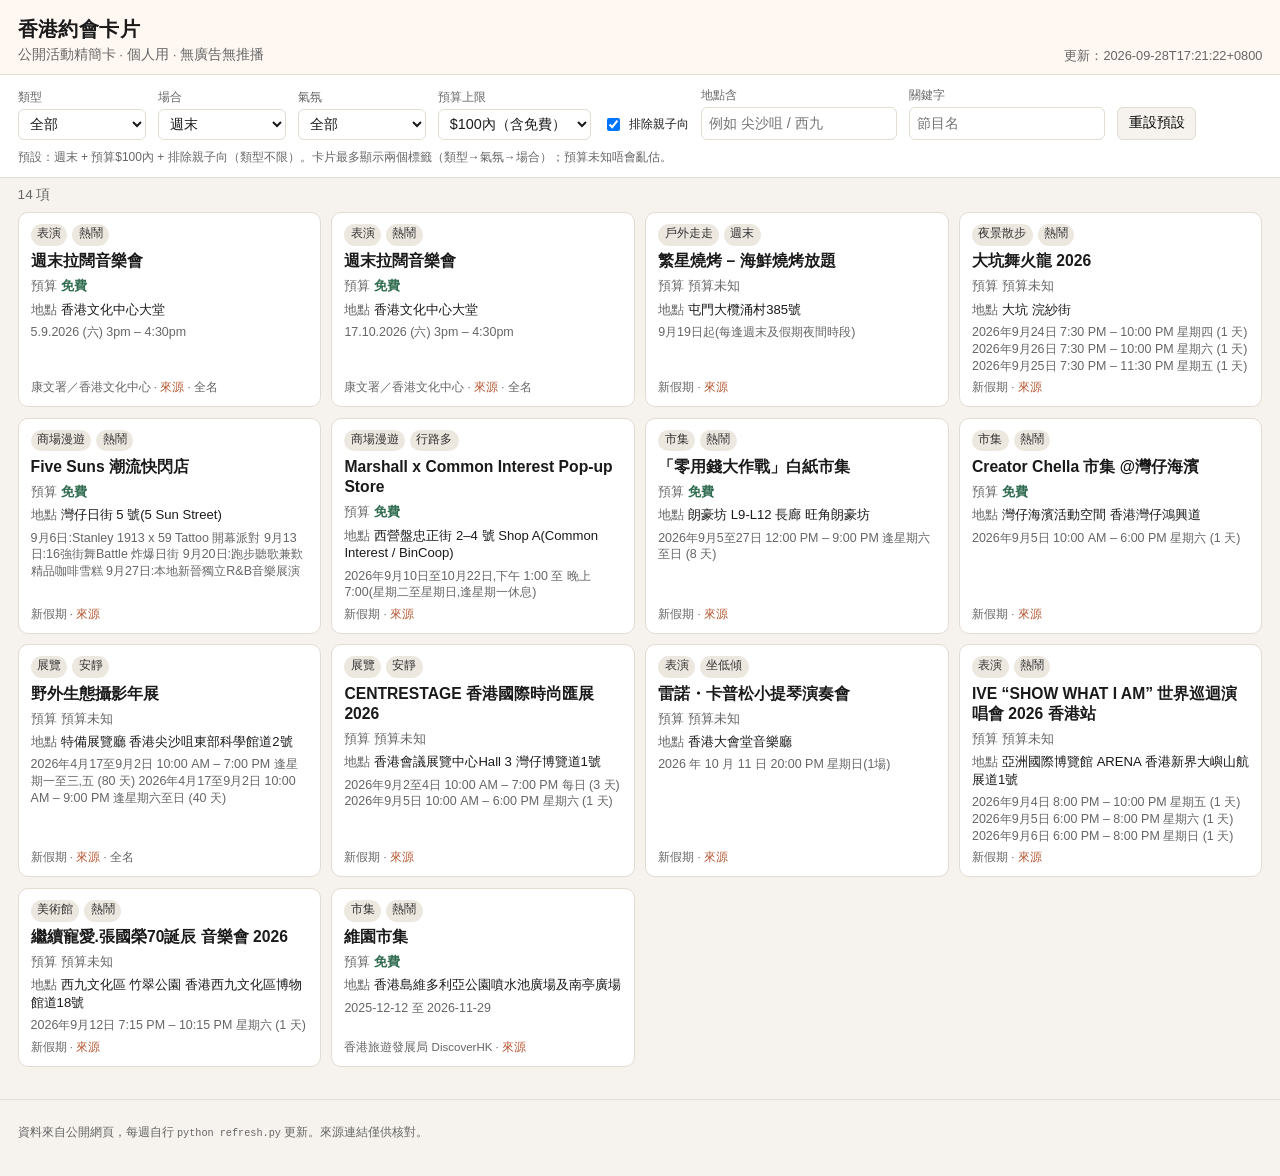
==== web/index.html @ f49261be "Expand sources + Marketing taxonomy (類型 filter) - Add TYPE taxonomy, display_tags priority (type→moo" ====
<!DOCTYPE html>
<html lang="zh-HK">
<head>
  <meta charset="utf-8" />
  <meta name="viewport" content="width=device-width, initial-scale=1" />
  <title>香港約會卡片 — 週末去邊</title>
  <link rel="stylesheet" href="style.css" />
</head>
<body>
  <header class="top">
    <div>
      <h1>香港約會卡片</h1>
      <p class="sub">公開活動精簡卡 · 個人用 · 無廣告無推播</p>
    </div>
    <div class="meta" id="meta">載入中…</div>
  </header>

  <section class="filters" aria-label="篩選">
    <div class="row">
      <label>類型
        <select id="f-type">
          <option value="" selected>全部</option>
          <option value="美術館">美術館</option>
          <option value="展覽">展覽</option>
          <option value="商場漫遊">商場漫遊</option>
          <option value="市集">市集</option>
          <option value="開放日">開放日</option>
          <option value="夜景散步">夜景散步</option>
          <option value="室內打卡">室內打卡</option>
          <option value="長廳">長廳</option>
          <option value="表演">表演</option>
          <option value="戶外走走">戶外走走</option>
        </select>
      </label>
      <label>場合
        <select id="f-occasion">
          <option value="">全部</option>
          <option value="週末" selected>週末</option>
          <option value="室內">室內</option>
          <option value="戶外">戶外</option>
          <option value="半日">半日</option>
          <option value="夜晚">夜晚</option>
        </select>
      </label>
      <label>氣氛
        <select id="f-mood">
          <option value="">全部</option>
          <option value="安靜">安靜</option>
          <option value="熱鬧">熱鬧</option>
          <option value="行路多">行路多</option>
          <option value="坐低傾">坐低傾</option>
        </select>
      </label>
      <label>預算上限
        <select id="f-budget">
          <option value="">不限</option>
          <option value="免費">只看免費</option>
          <option value="$100內" selected>$100內（含免費）</option>
          <option value="$100–300">$100–300</option>
          <option value="$300–600">$300–600</option>
          <option value="$600+">$600+</option>
        </select>
      </label>
      <label class="chk"><input type="checkbox" id="f-exclude-family" checked /> 排除親子向</label>
      <label>地點含
        <input type="search" id="f-location" placeholder="例如 尖沙咀 / 西九" />
      </label>
      <label>關鍵字
        <input type="search" id="f-q" placeholder="節目名" />
      </label>
      <button type="button" id="btn-reset" class="ghost">重設預設</button>
    </div>
    <p class="hint">預設：週末 + 預算$100內 + 排除親子向（類型不限）。卡片最多顯示兩個標籤（類型→氣氛→場合）；預算未知唔會亂估。</p>
  </section>

  <section class="stats"><span id="count">0</span> 項</section>
  <main id="grid" class="grid"></main>
  <footer class="foot">
    <p>資料來自公開網頁，每週自行 <code>python refresh.py</code> 更新。來源連結僅供核對。</p>
  </footer>
  <script src="app.js"></script>
</body>
</html>
---- web/style.css ----
:root {
  --bg: #f6f3ee;
  --card: #fff;
  --ink: #1a1a1a;
  --muted: #666;
  --line: #e2dcd3;
  --accent: #b85c38;
  --tag: #ece7df;
  --ok: #2f6b4f;
}
* { box-sizing: border-box; }
body {
  margin: 0;
  font-family: "PingFang HK", "Noto Sans TC", "Microsoft JhengHei", sans-serif;
  background: var(--bg);
  color: var(--ink);
  line-height: 1.35;
}
.top {
  display: flex;
  justify-content: space-between;
  gap: 1rem;
  align-items: flex-end;
  padding: 1rem 1.1rem 0.6rem;
  border-bottom: 1px solid var(--line);
  background: #fff8f2;
}
h1 { margin: 0; font-size: 1.25rem; letter-spacing: 0.02em; }
.sub { margin: 0.2rem 0 0; color: var(--muted); font-size: 0.85rem; }
.meta { color: var(--muted); font-size: 0.8rem; text-align: right; }
.filters {
  padding: 0.75rem 1.1rem;
  border-bottom: 1px solid var(--line);
  background: #fff;
}
.filters .row {
  display: flex;
  flex-wrap: wrap;
  gap: 0.55rem 0.75rem;
  align-items: end;
}
label { font-size: 0.78rem; color: var(--muted); display: flex; flex-direction: column; gap: 0.2rem; }
label.chk { flex-direction: row; align-items: center; gap: 0.35rem; padding-bottom: 0.35rem; color: var(--ink); }
select, input[type="search"] {
  font: inherit;
  font-size: 0.9rem;
  padding: 0.35rem 0.45rem;
  border: 1px solid var(--line);
  border-radius: 6px;
  background: #fff;
  color: var(--ink);
  min-width: 8rem;
}
.ghost {
  font: inherit;
  font-size: 0.85rem;
  padding: 0.4rem 0.65rem;
  border: 1px solid var(--line);
  border-radius: 6px;
  background: var(--bg);
  cursor: pointer;
}
.hint { margin: 0.55rem 0 0; font-size: 0.75rem; color: var(--muted); }
.stats { padding: 0.5rem 1.1rem; font-size: 0.85rem; color: var(--muted); }
.grid {
  display: grid;
  grid-template-columns: repeat(auto-fill, minmax(260px, 1fr));
  gap: 0.65rem;
  padding: 0 1.1rem 2rem;
}
.card {
  background: var(--card);
  border: 1px solid var(--line);
  border-radius: 10px;
  padding: 0.7rem 0.75rem 0.65rem;
  display: flex;
  flex-direction: column;
  gap: 0.35rem;
  min-height: 9.2rem;
}
.card h2 {
  margin: 0;
  font-size: 0.98rem;
  font-weight: 650;
  line-height: 1.3;
}
.tags { display: flex; gap: 0.3rem; flex-wrap: wrap; min-height: 1.35rem; }
.tag {
  font-size: 0.72rem;
  background: var(--tag);
  padding: 0.12rem 0.4rem;
  border-radius: 999px;
  color: #333;
}
.kv { font-size: 0.82rem; color: var(--ink); }
.kv span.label { color: var(--muted); margin-right: 0.25rem; }
.budget-unknown { color: var(--muted); }
.budget-free { color: var(--ok); font-weight: 600; }
.date { font-size: 0.78rem; color: var(--muted); }
.src {
  margin-top: auto;
  font-size: 0.72rem;
  color: var(--muted);
}
.src a { color: var(--accent); text-decoration: none; }
.src a:hover { text-decoration: underline; }
.foot {
  padding: 0.75rem 1.1rem 1.5rem;
  font-size: 0.75rem;
  color: var(--muted);
  border-top: 1px solid var(--line);
}
.empty {
  grid-column: 1 / -1;
  padding: 2rem 1rem;
  text-align: center;
  color: var(--muted);
}
code { font-size: 0.85em; }
@media (max-width: 560px) {
  .top { flex-direction: column; align-items: flex-start; }
  .meta { text-align: left; }
}
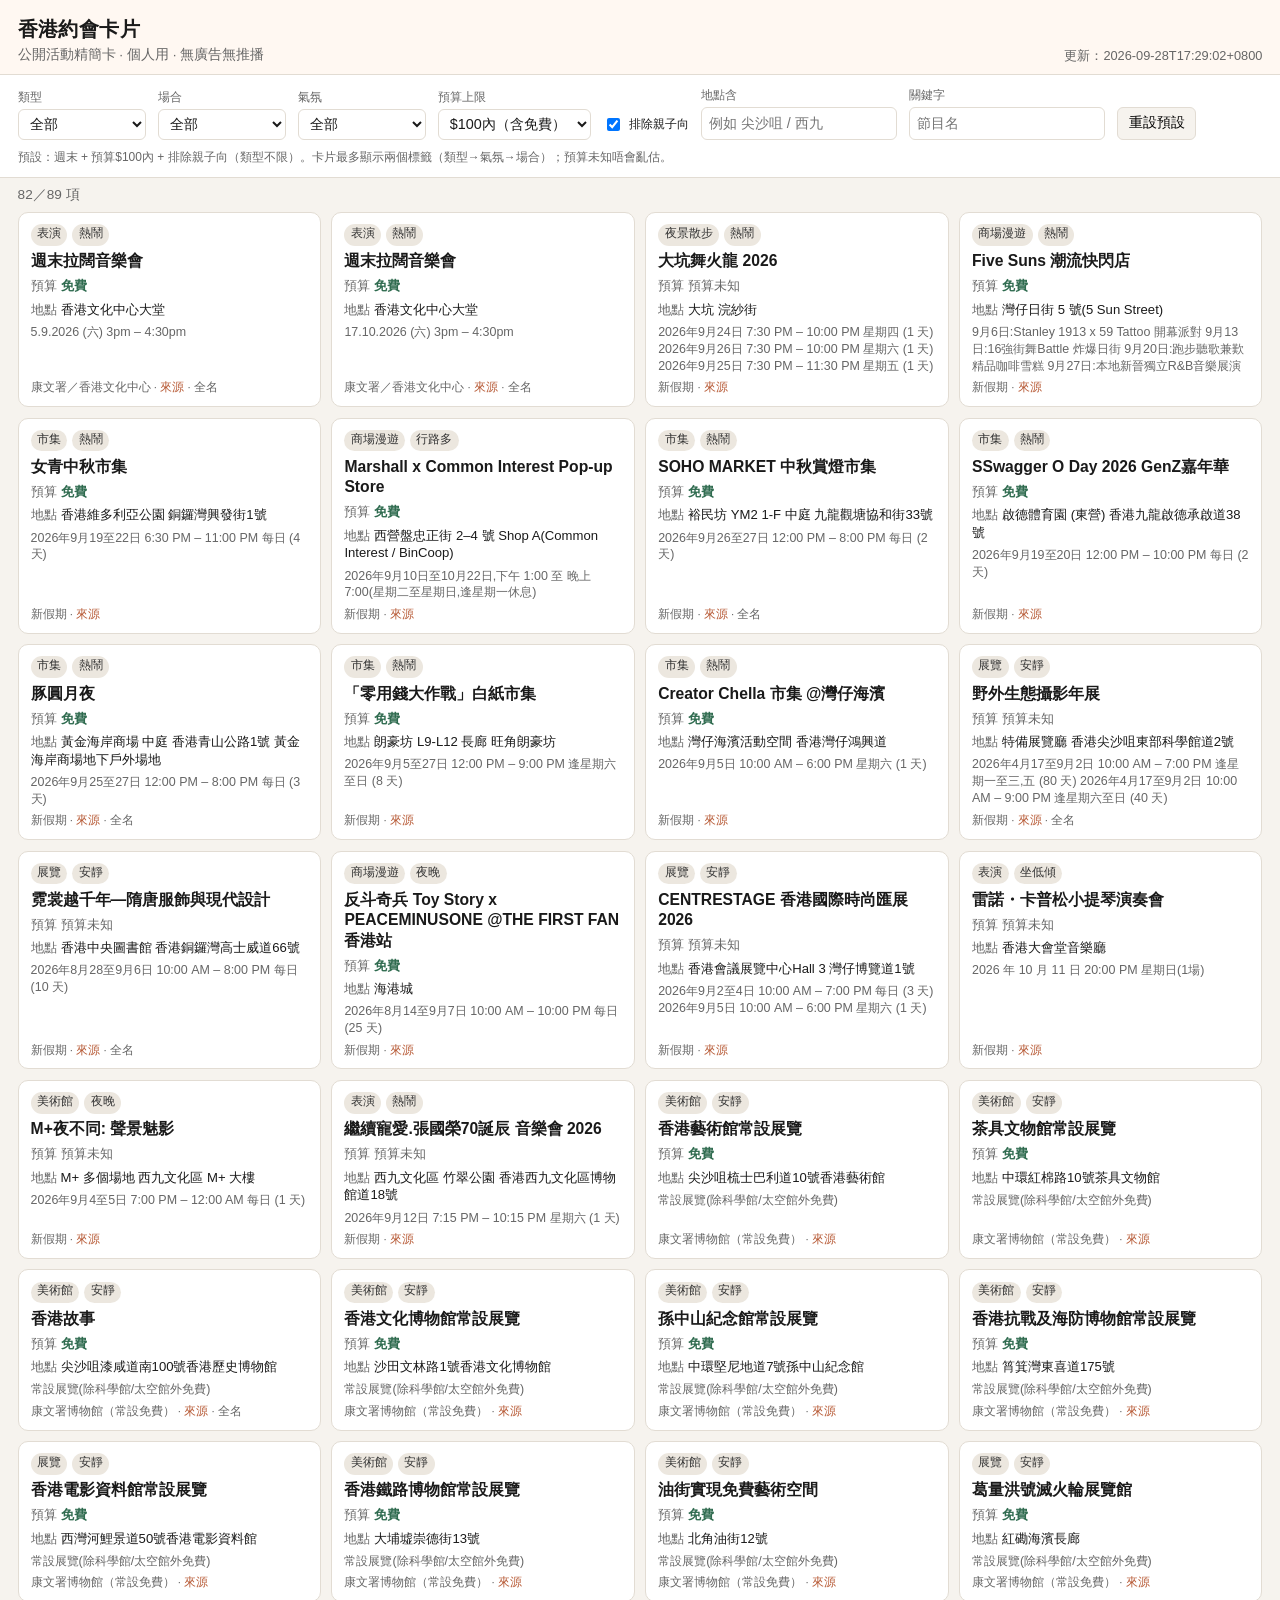
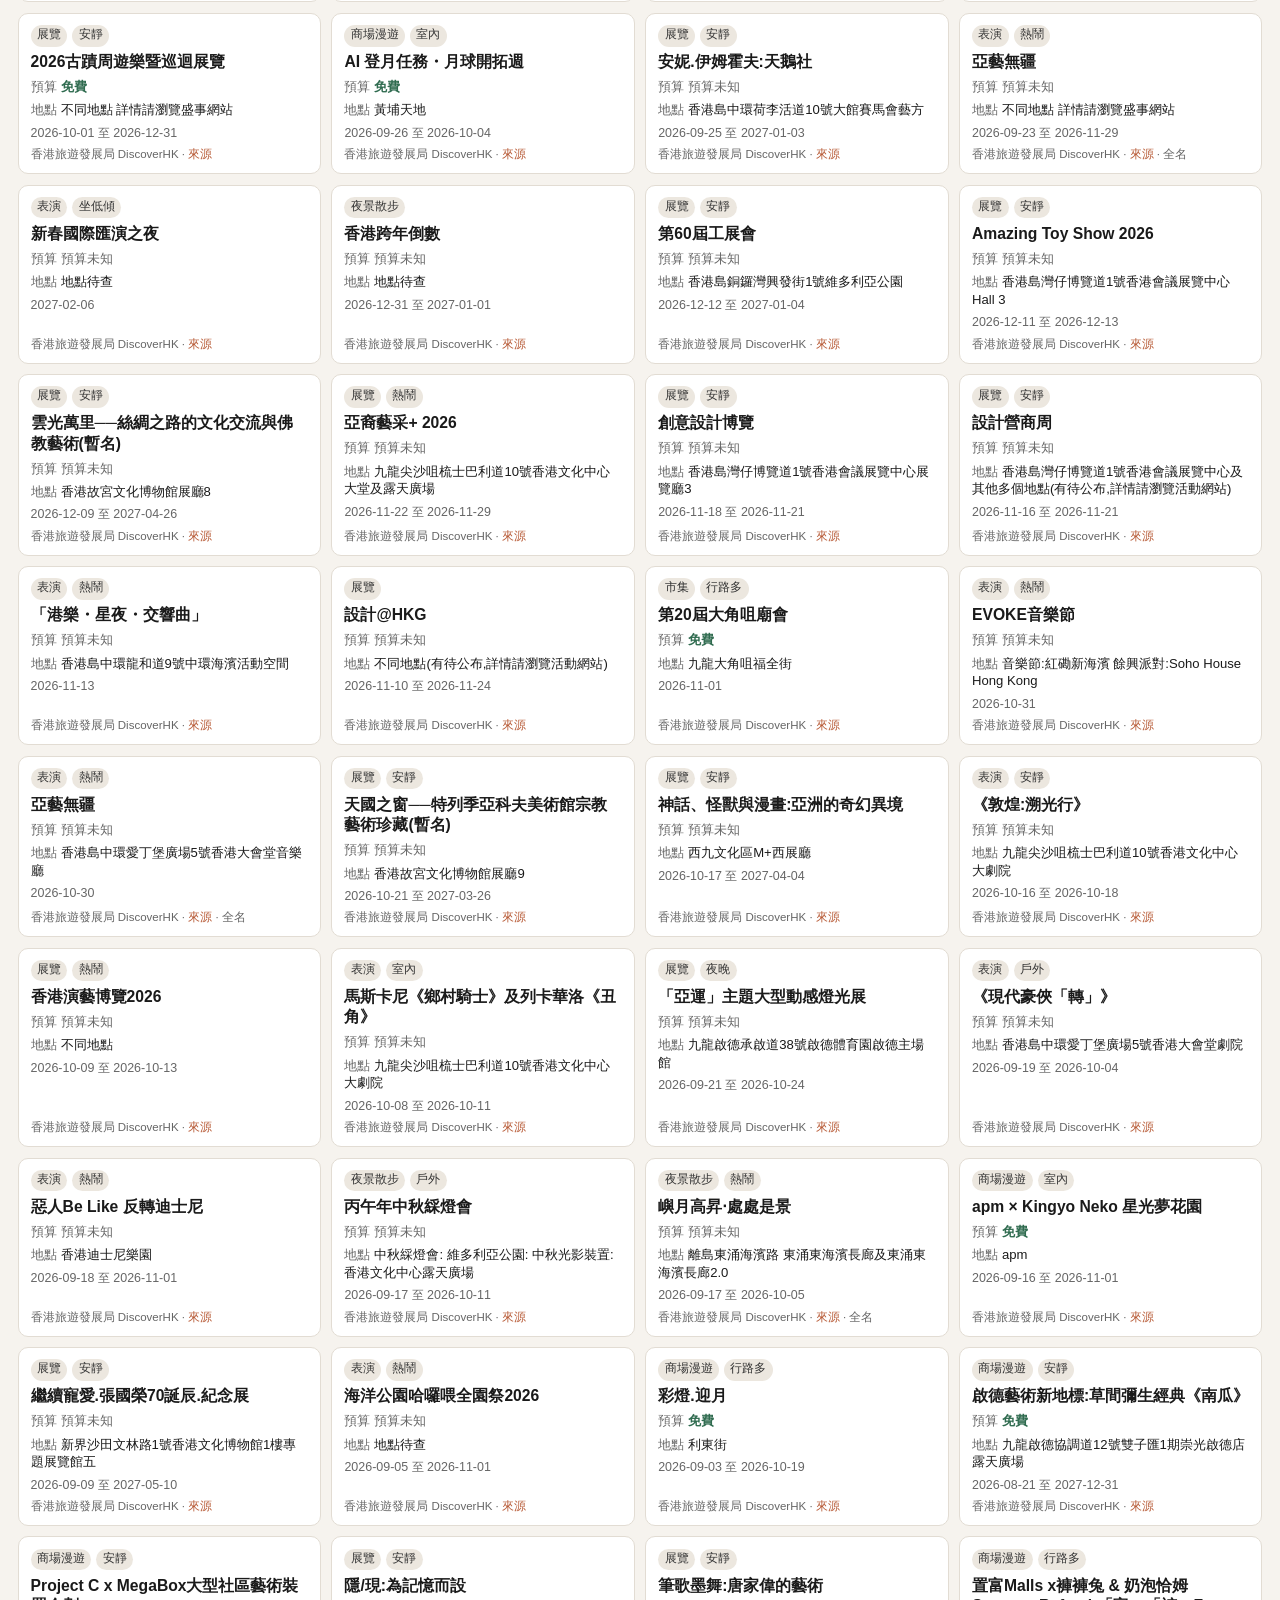
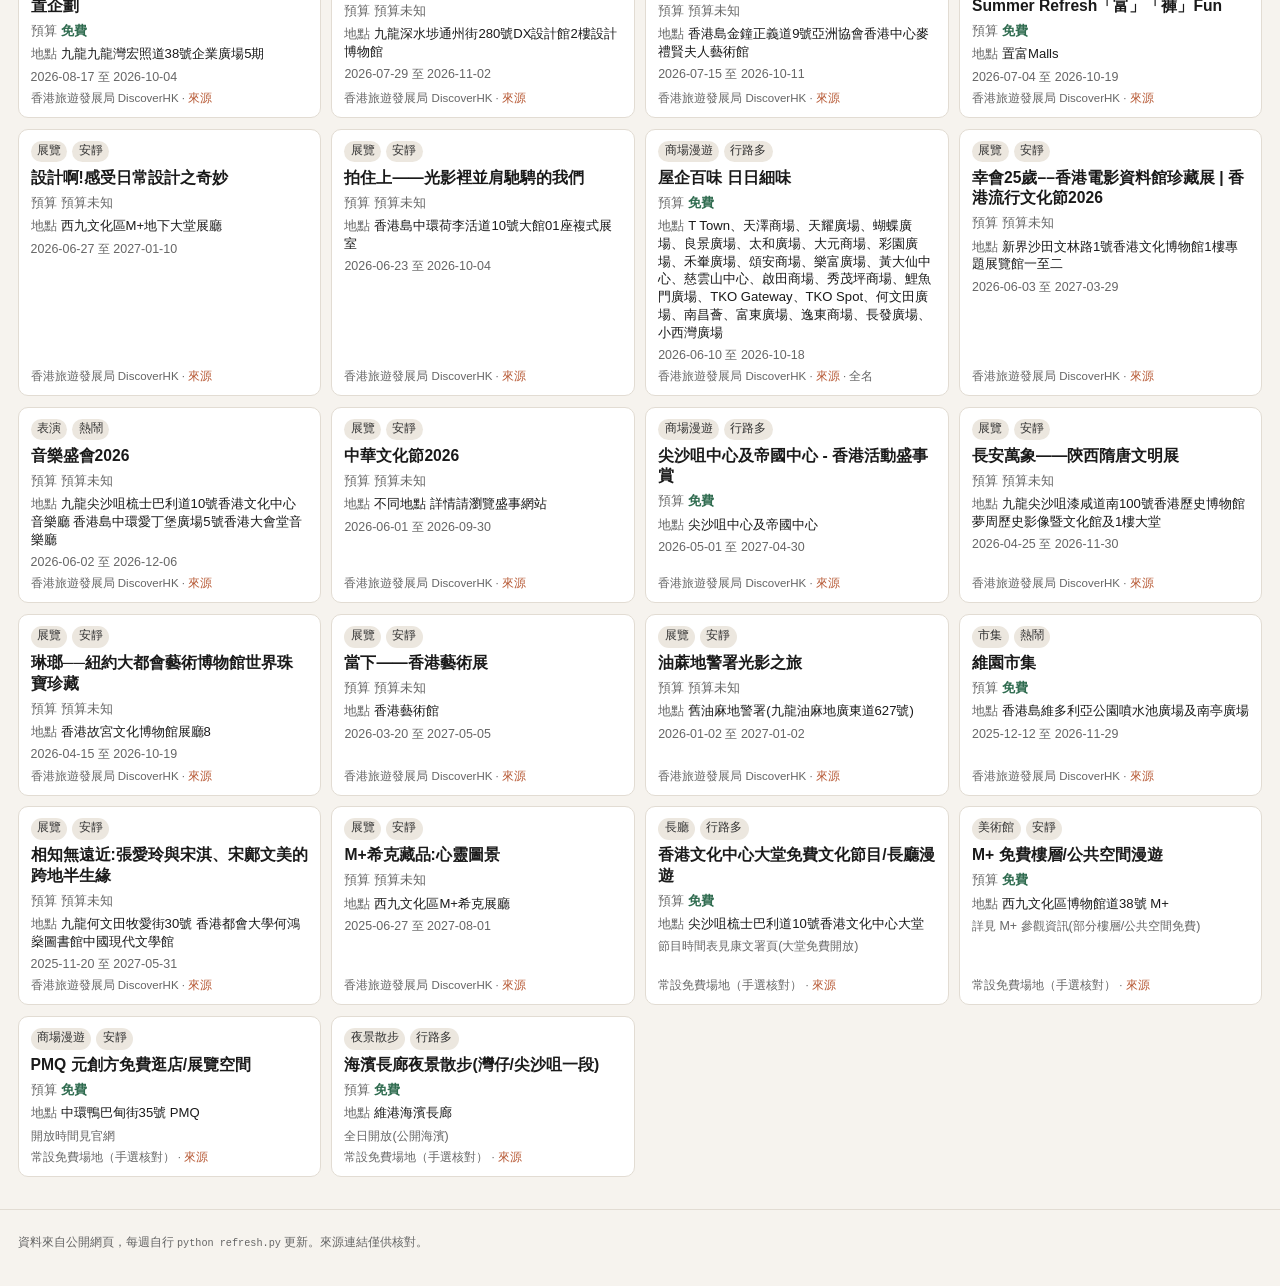
==== commit b3e4e447: "fix: stop locking default filter to weekend Default 週末 hid ~77 of 89 cards. Default occasion is now " ====
--- a/web/index.html
+++ b/web/index.html
@@ -34,8 +34,8 @@
       </label>
       <label>場合
         <select id="f-occasion">
-          <option value="">全部</option>
-          <option value="週末" selected>週末</option>
+          <option value="" selected>全部</option>
+          <option value="週末">週末</option>
           <option value="室內">室內</option>
           <option value="戶外">戶外</option>
           <option value="半日">半日</option>
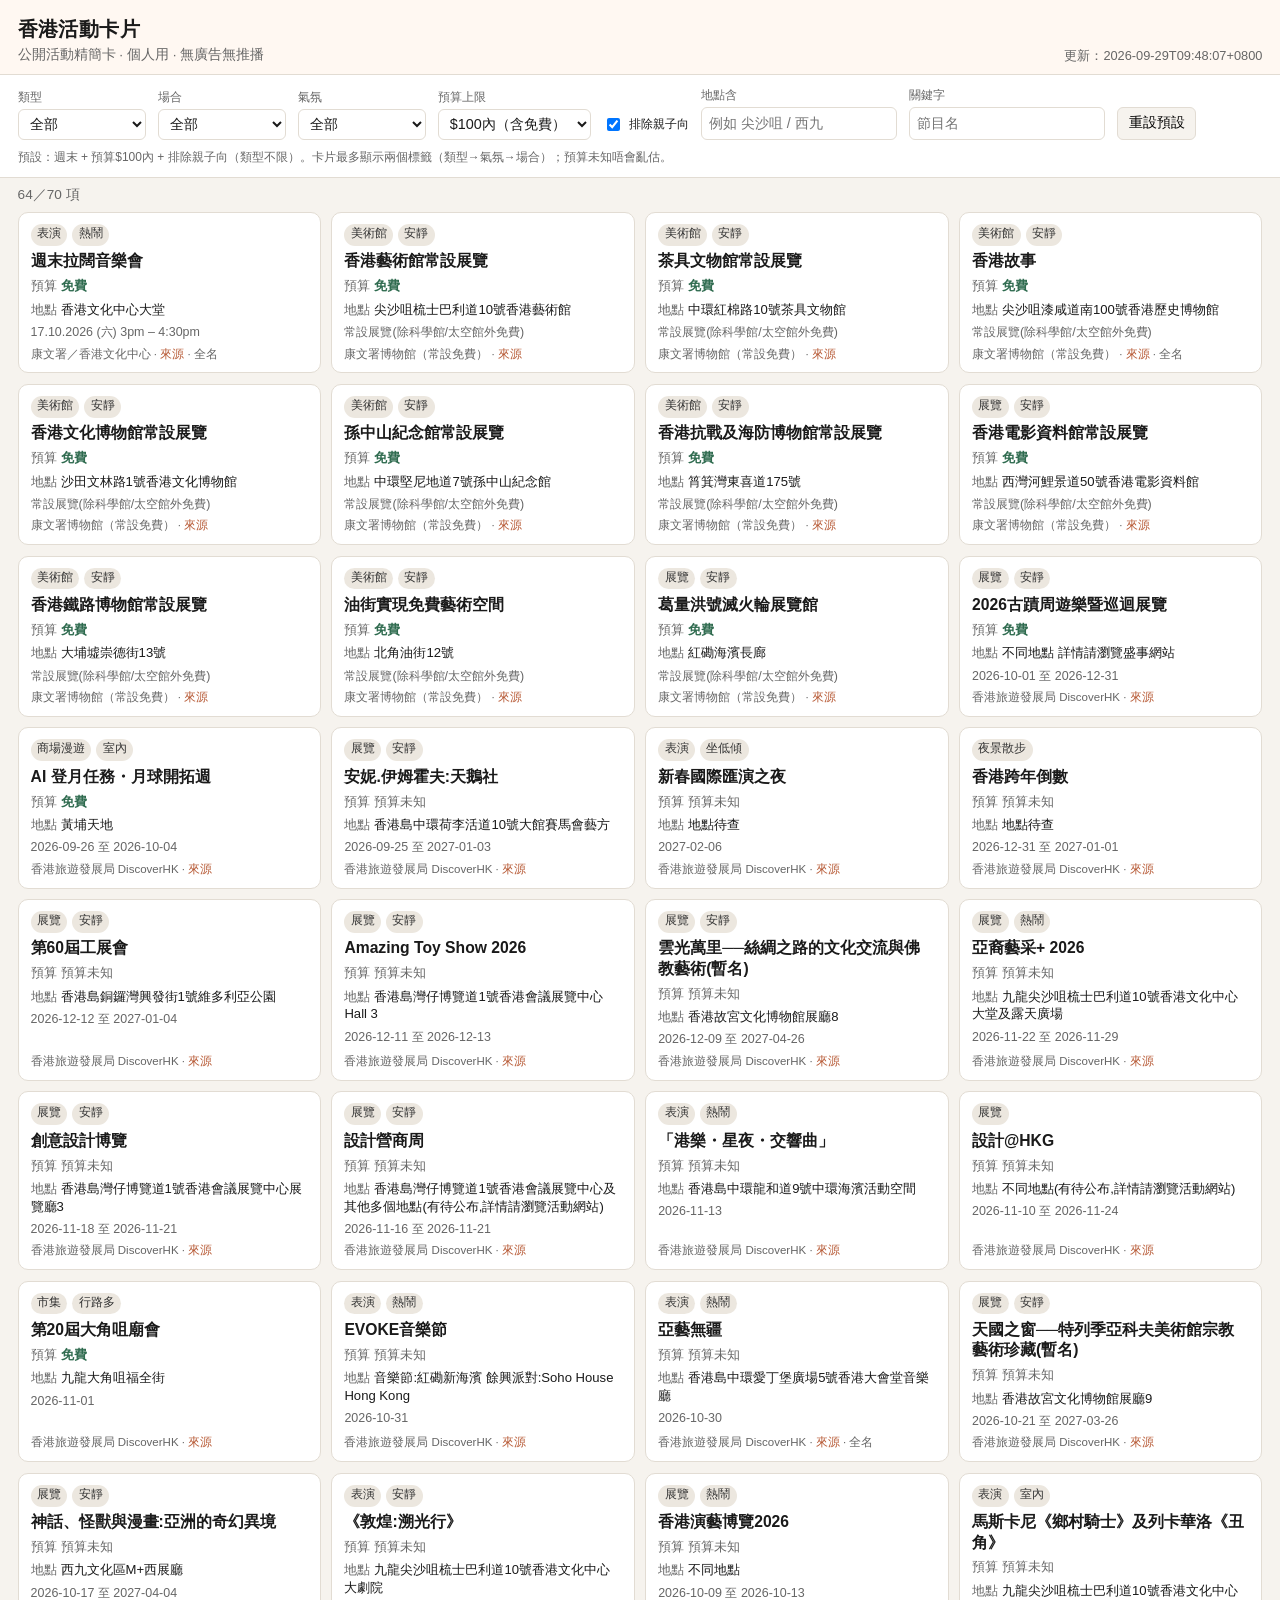
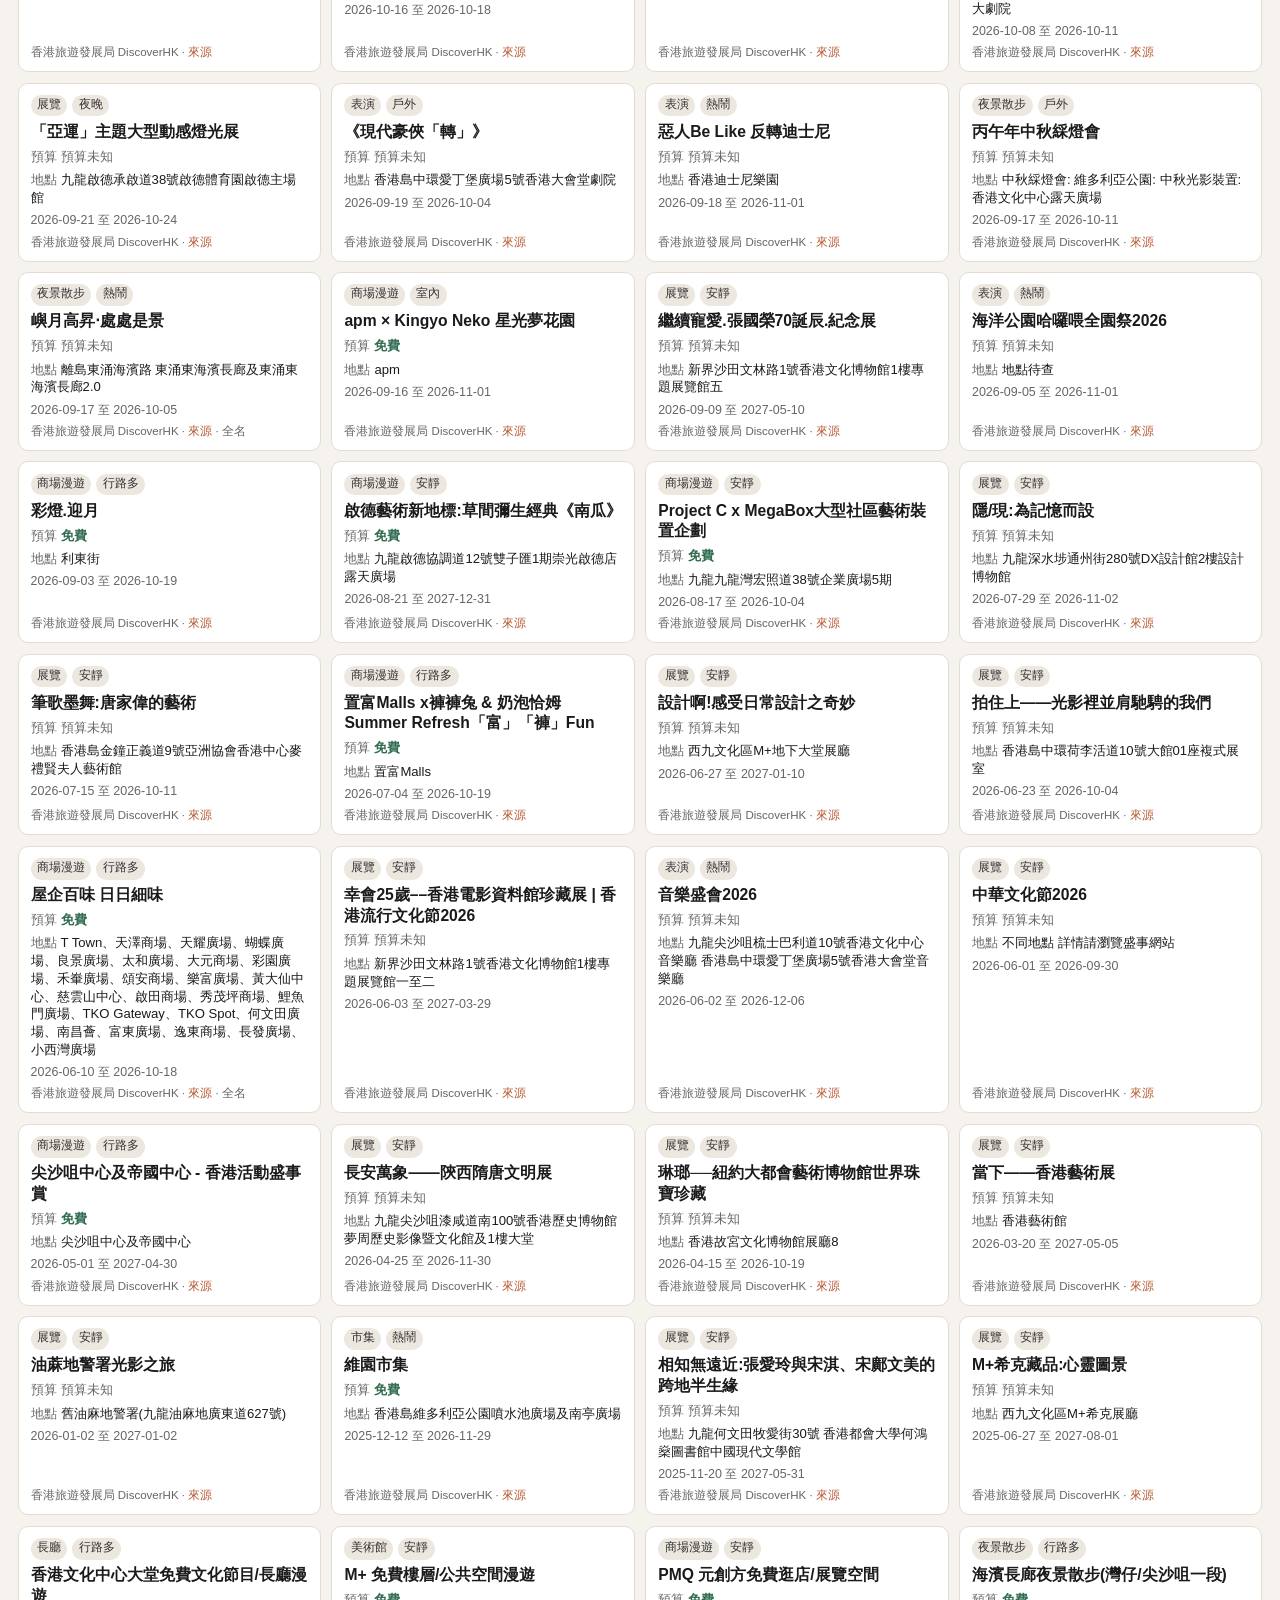
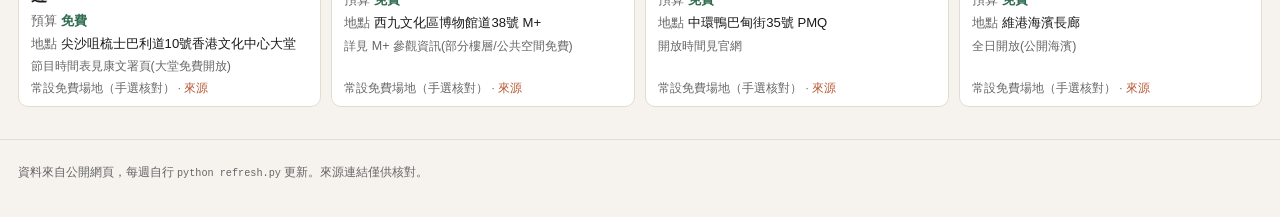
==== commit d8754809: "fix: disambiguate duplicate cards, drop expired, rename to 活動卡片 - Post-dedupe: drop vague multi-venu" ====
--- a/web/index.html
+++ b/web/index.html
@@ -3,13 +3,13 @@
 <head>
   <meta charset="utf-8" />
   <meta name="viewport" content="width=device-width, initial-scale=1" />
-  <title>香港約會卡片 — 週末去邊</title>
+  <title>香港活動卡片 — 週末去邊</title>
   <link rel="stylesheet" href="style.css" />
 </head>
 <body>
   <header class="top">
     <div>
-      <h1>香港約會卡片</h1>
+      <h1>香港活動卡片</h1>
       <p class="sub">公開活動精簡卡 · 個人用 · 無廣告無推播</p>
     </div>
     <div class="meta" id="meta">載入中…</div>
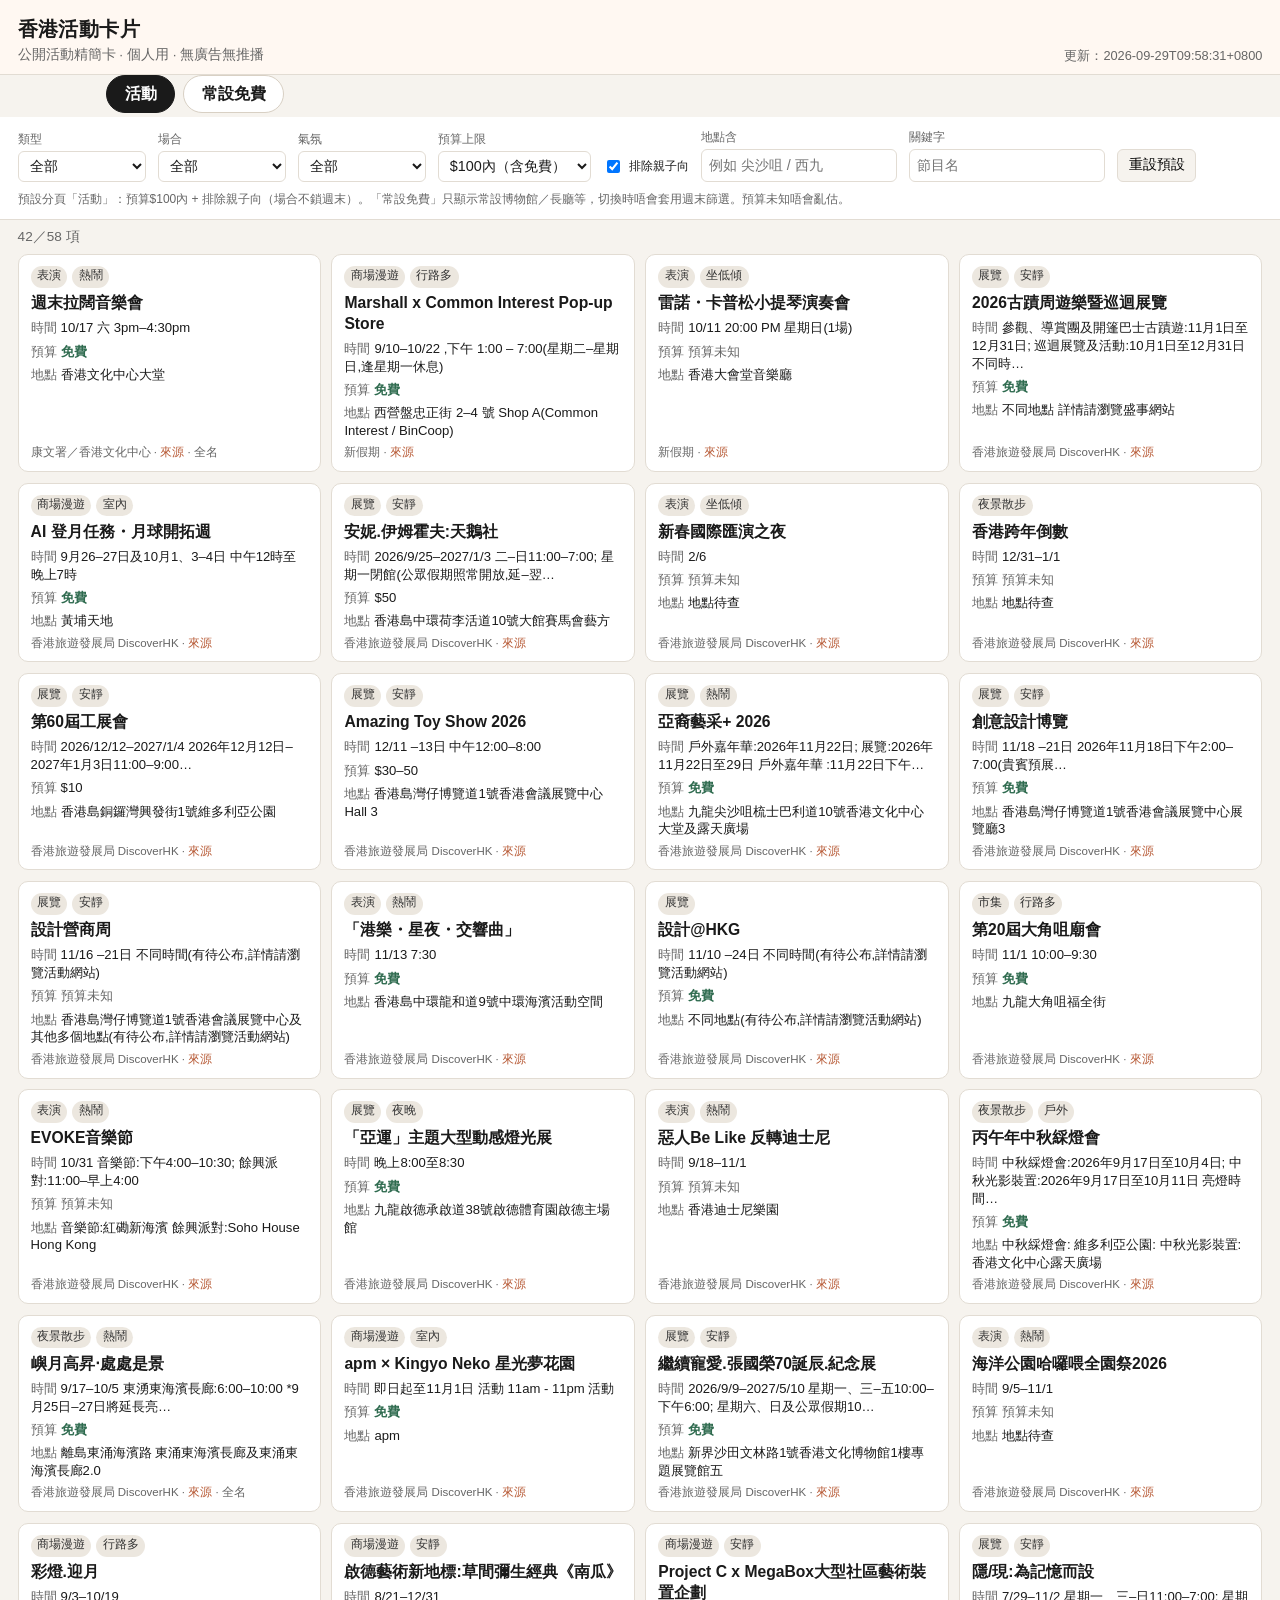
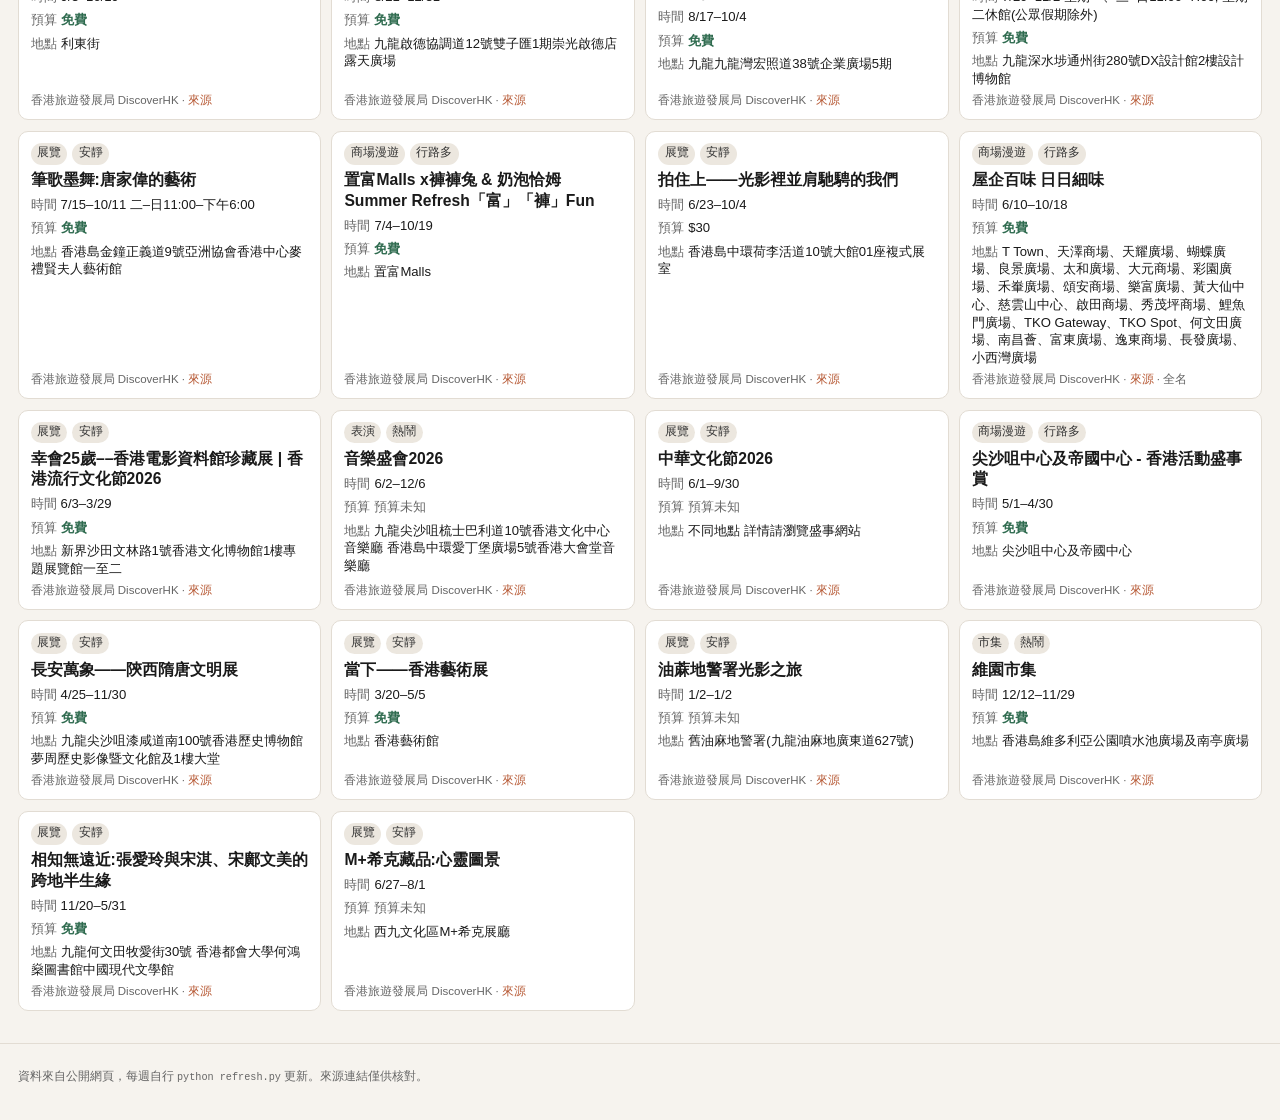
==== commit aa4cb3d3: "feat: budget/schedule enrichment, 活動|常設免費 tabs, card 時間 row - Detail-page enrichment: explicit 票價/$ " ====
--- a/web/index.html
+++ b/web/index.html
@@ -14,6 +14,11 @@
     </div>
     <div class="meta" id="meta">載入中…</div>
   </header>
+
+  <nav class="view-tabs" id="view-tabs" role="tablist" aria-label="活動分類">
+    <button type="button" role="tab" data-tab="events" class="is-active" aria-selected="true">活動</button>
+    <button type="button" role="tab" data-tab="evergreen" aria-selected="false">常設免費</button>
+  </nav>
 
   <section class="filters" aria-label="篩選">
     <div class="row">
@@ -70,7 +75,7 @@
       </label>
       <button type="button" id="btn-reset" class="ghost">重設預設</button>
     </div>
-    <p class="hint">預設：週末 + 預算$100內 + 排除親子向（類型不限）。卡片最多顯示兩個標籤（類型→氣氛→場合）；預算未知唔會亂估。</p>
+    <p class="hint">預設分頁「活動」：預算$100內 + 排除親子向（場合不鎖週末）。「常設免費」只顯示常設博物館／長廳等，切換時唔會套用週末篩選。預算未知唔會亂估。</p>
   </section>
 
   <section class="stats"><span id="count">0</span> 項</section>
--- a/web/style.css
+++ b/web/style.css
@@ -121,3 +121,32 @@
   .top { flex-direction: column; align-items: flex-start; }
   .meta { text-align: left; }
 }
+
+
+/* View tabs: 活動 | 常設免費 */
+.view-tabs {
+  display: flex;
+  gap: 0.5rem;
+  padding: 0 1rem 0.25rem;
+  max-width: 1100px;
+  margin: 0 auto;
+}
+.view-tabs button {
+  appearance: none;
+  border: 1px solid #d8d0c4;
+  background: #fff;
+  color: var(--ink, #1a1a1a);
+  border-radius: 999px;
+  padding: 0.45rem 1.1rem;
+  font: inherit;
+  cursor: pointer;
+  font-weight: 600;
+}
+.view-tabs button:hover {
+  border-color: #b5a898;
+}
+.view-tabs button.is-active {
+  background: #1a1a1a;
+  color: #fff;
+  border-color: #1a1a1a;
+}
